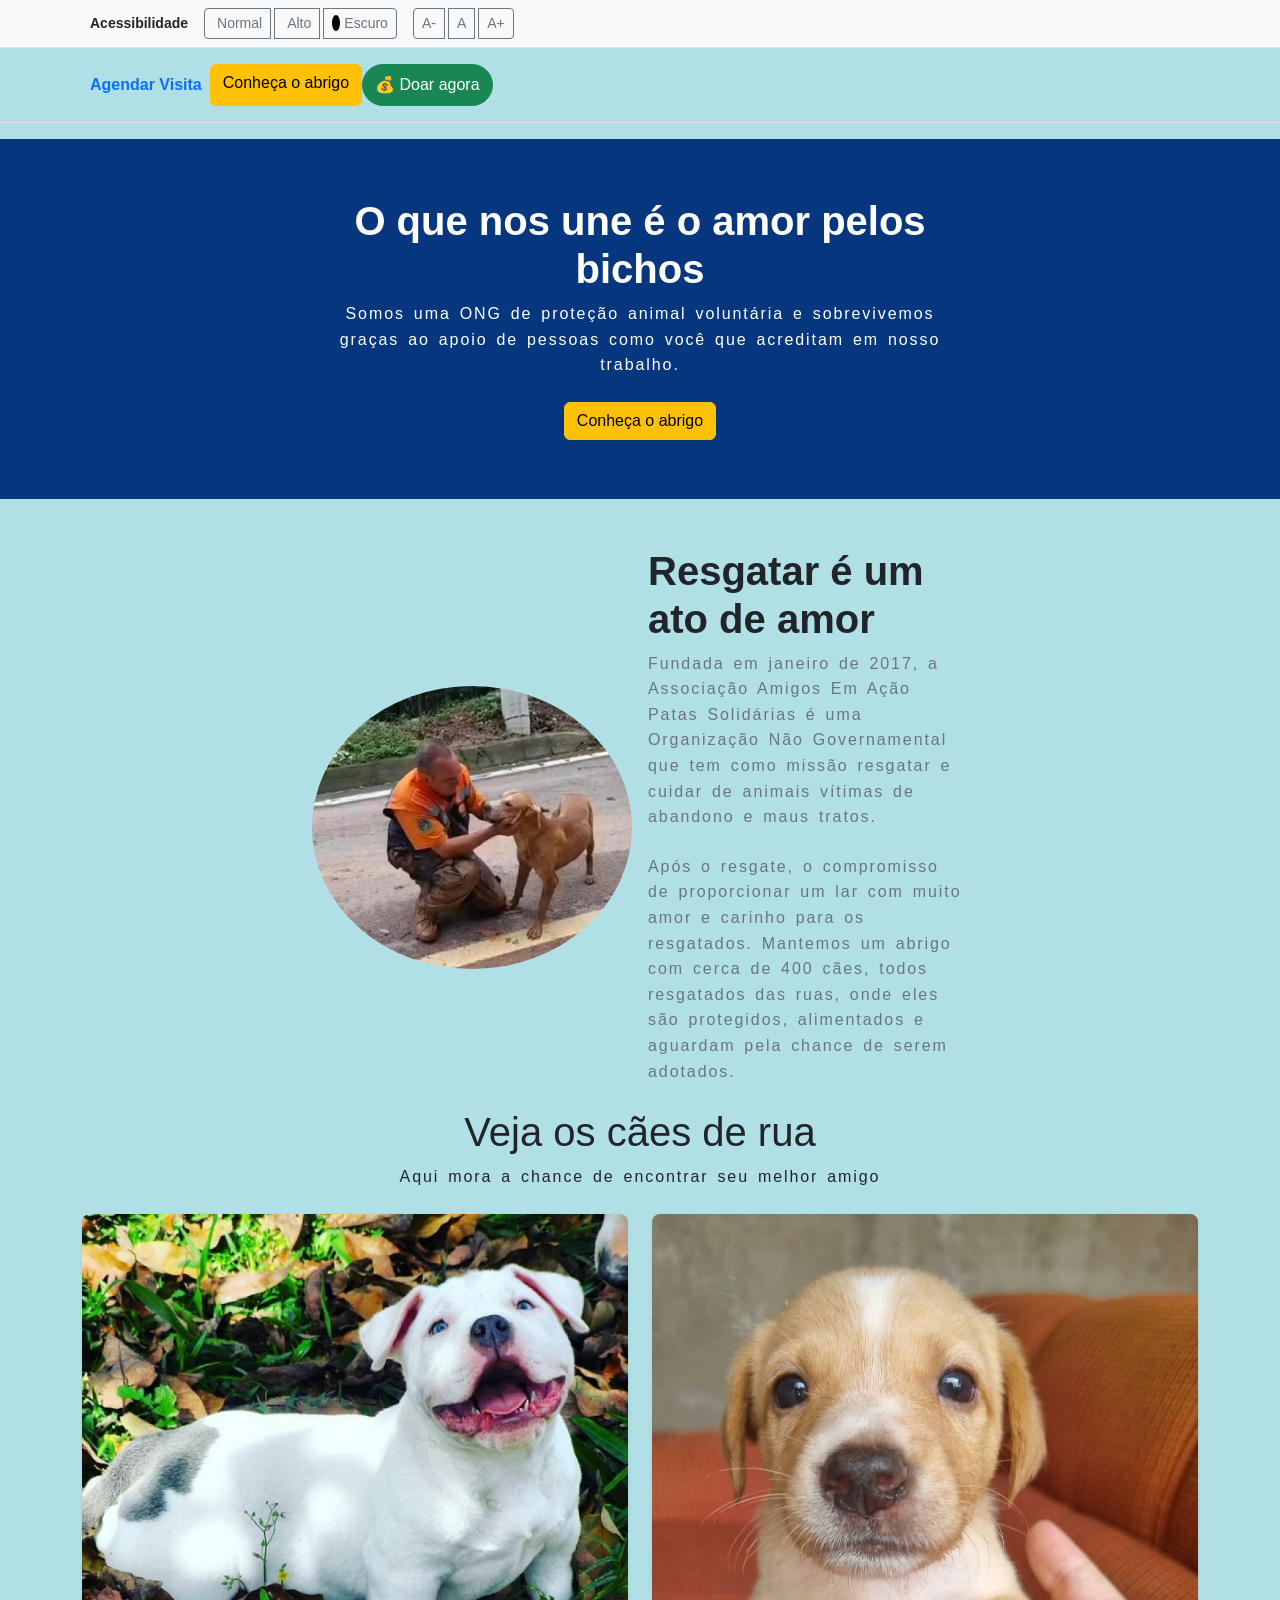
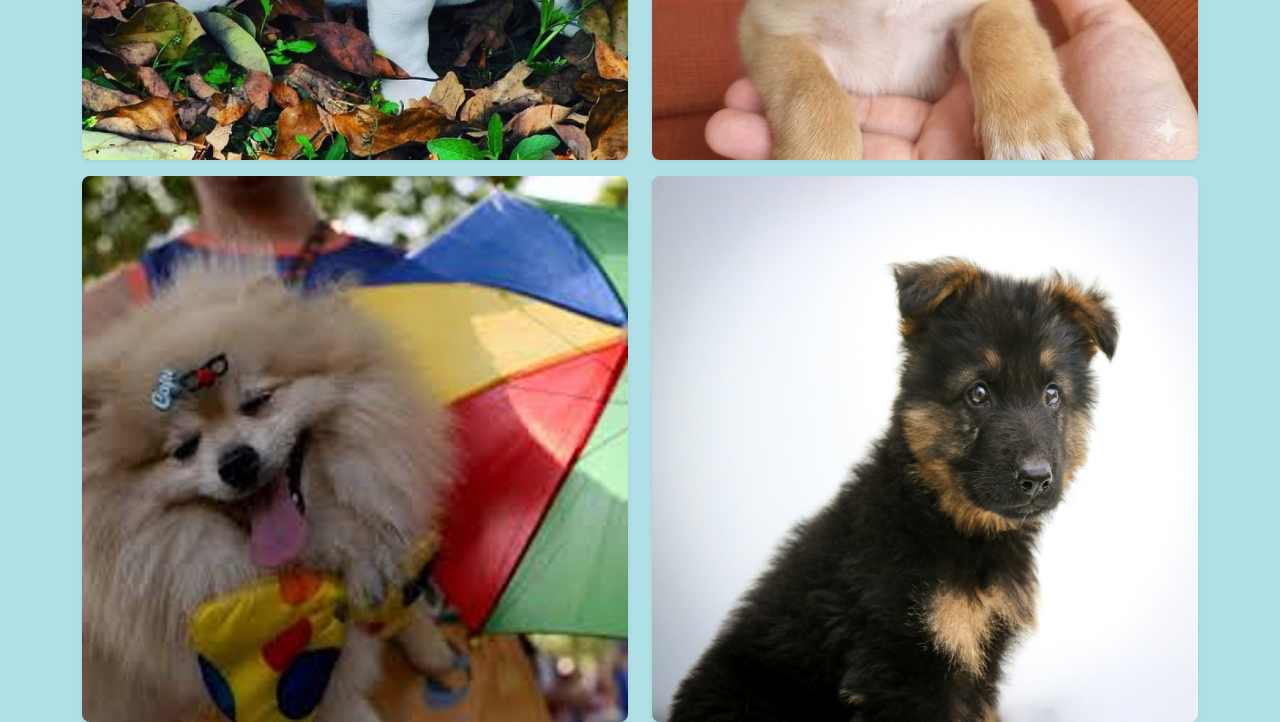
==== index.html @ fbb83515 "Atualiza páginas com painel de acessibilidade e links CSS/JS" ====
<!DOCTYPE html>
<html lang="pt-BR">
<head>
    <meta charset="UTF-8">
    <meta name="viewport" content="width=device-width, initial-scale=1.0">
    <link href="https://cdn.jsdelivr.net/npm/bootstrap@5.3.8/dist/css/bootstrap.min.css" rel="stylesheet" integrity="sha384-sRIl4kxILFvY47J16cr9ZwB07vP4J8+LH7qKQnuqkuIAvNWLzeN8tE5YBujZqJLB" crossorigin="anonymous">
    <script src="https://cdn.jsdelivr.net/npm/bootstrap@5.3.8/dist/js/bootstrap.bundle.min.js" integrity="sha384-FKyoEForCGlyvwx9Hj09JcYn3nv7wiPVlz7YYwJrWVcXK/BmnVDxM+D2scQbITxI" crossorigin="anonymous"></script>
    <link rel="stylesheet" href="style.css">
    <title>Document</title>
    <style>
        body {
            font-family: "Arial", sans-serif;
            background-color: #B0E0E6;
        }
    </style>
</head>
<body>
    <div class="acessibilidade-panel">
        <div class="container">
            <div class="d-flex flex-wrap align-items-center gap-3">
                <span class="fw-bold small">
                    <i class="fas fa-universal-access me-2"></i>Acessibilidade
                </span>
                
                <div class="btn-group btn-group-sm">
                    <button class="btn btn-outline-secondary" onclick="contrasteNormal()" title="Modo normal">
                        <i class="fas fa-circle me-1"></i>Normal
                    </button>
                    <button class="btn btn-outline-secondary" onclick="contrasteAlto()" title="Alto contraste">
                        <i class="fas fa-circle me-1" style="color: #000;"></i>Alto
                    </button>
                    <button class="btn btn-outline-secondary" onclick="contrasteEscuro()" title="Modo escuro">
                        <i class="fas fa-circle me-1" style="color: #fff; background: #000; border-radius: 50%; padding: 0 4px;"></i>Escuro
                    </button>
                </div>
                
                <div class="btn-group btn-group-sm">
                    <button class="btn btn-outline-secondary" onclick="fonteMenor()" title="Diminuir fonte">A-</button>
                    <button class="btn btn-outline-secondary" onclick="fonteNormal()" title="Fonte normal">A</button>
                    <button class="btn btn-outline-secondary" onclick="fonteMaior()" title="Aumentar fonte">A+</button>
                </div>
            </div>
        </div>
    </div>
    <header class="p-3 mb-3 border-bottom">
        <div class="container">

            <div class="d-flex flex-wrap align-items-center justify-content-center justify-content-lg-start">
                </a> 
                    <ul class="nav col-12 col-lg-auto me-lg-auto mb-2 justify-content-center mb-md-0"> 
                        <li><a href="cadastro.html" class="nav-link px-2 link-primary fw-bold">Agendar Visita</a></li>
                        <a href="abrigo.html" class="btn btn-warning">
    Conheça o abrigo
</a>

                    <!-- <div class="dropdown text-end"> 
                        <a href="#" class="d-block link-body-emphasis text-decoration-none dropdown-toggle" data-bs-toggle="dropdown" aria-expanded="false"> 
                            <img src="https://github.com/mdo.png" alt="mdo" width="32" height="32" class="rounded-circle" _mstalt="33306"> 
                        </a>
                        <ul class="dropdown-menu text-small" _msthidden="4"> 
                            <li _msthidden="1"><a class="dropdown-item" href="#" _msttexthash="191724" _msthidden="1" _msthash="113">New project...</a></li>
                            <li _msthidden="1"><a class="dropdown-item" href="#" _msttexthash="117221" _msthidden="1" _msthash="114">Settings</a></li> 
                            <li _msthidden="1"><a class="dropdown-item" href="#" _msttexthash="94315" _msthidden="1" _msthash="115">Profile</a></li> <li>\
                            <hr class="dropdown-divider"></li> <li _msthidden="1"><a class="dropdown-item" href="#" _msttexthash="98553" _msthidden="1" _msthash="116">Sign out</a></li> 
                        </ul> 
                    </div> -->
                    <button class="btn btn-success rounded-pill"> 💰 Doar agora</button>

            </div>
        </div>  
    </header>
   <div class="bg-primary text-center d-flex align-items-center justify-content-center text-white"
     style="
        background-image: linear-gradient(rgba(0,0,0,0.5), rgba(0,0,0,0.5)),
        url('./imagens/cachorro-maldito.jpg');
        background-size: cover;
        background-repeat: no-repeat;
        background-position: center;
        min-height: 40vh;
     ">
        <div class="w-50">
            <h1 class="fw-bold">O que nos une é o amor pelos bichos</h1>
            <p class="fw-lighter">Somos uma ONG de proteção animal voluntária e sobrevivemos graças ao apoio de pessoas como você que acreditam em nosso trabalho.</p>
            <button class="btn btn-warning">Conheça o abrigo</button>
        </div>
    </div>
    <div class="d-flex flex-row align-items-center justify-content-center mt-5 gap-3">
        <img src="./imagens/cachorro-pobre.jpg" class="rounded-circle w-25">
        <div class="w-25">
            <h1 class="fw-bold">Resgatar é um ato de amor </h1>
            <p class="text-secondary text-wrap">
                Fundada em janeiro de 2017, a Associação Amigos Em Ação Patas Solidárias 
                é uma Organização Não Governamental que tem como missão resgatar e cuidar de animais vítimas de abandono e maus tratos. 
            </p>
            <p class="text-secondary text-wrap">
                Após o resgate, o compromisso de proporcionar um lar com muito amor e carinho para os resgatados.
                Mantemos um abrigo com cerca de 400 cães, todos resgatados das ruas, onde eles são protegidos, alimentados e aguardam pela 
                chance de serem adotados.
            </p>


        </div>
    </div>

    <div class="text-center"> 

        <h1> Veja os cães de rua </h1>
        <p>Aqui mora a chance de encontrar seu melhor amigo</p>
        <div class="container text-center">
            <div class="row row-cols-2 row-gap-3">
                <div class="col">
                    <img src="./imagens/cachorro-branco.jpg" 
                    class="img-fluid rounded-3 shadow-sm"
                    alt="Cachorro branco carinhoso">
                </div>
                <div class="col">
                    <img src="./imagens/cachorro-filhote.jpg" 
                    class="img-fluid rounded-3 shadow-sm"
                    
                    alt="Cachorro filhotinho">
                </div>
                <div class="col">
                    <img src="./imagens/cachorro_fofo.jpg" 
                    class="img-fluid rounded-3 shadow-sm"   
                    alt="Cachorro fofo de roupinha">
                </div>
                <div class="col">
                    <img src="./imagens/cachorro-preto.jpg" 
                    class="img-fluid rounded-3 shadow-sm"
                    alt="cachorro bonitinho">
                </div>
            </div>
            <!-- <div class="row">
            </div> -->
        </div>
    </div>
        <script src="https://cdn.jsdelivr.net/npm/bootstrap@5.3.8/dist/js/bootstrap.bundle.min.js"></script>
    <script src="acessibilidade.js"></script>
</body>
</html>
---- style.css ----
/*  CORPO DA PÁGINA */
body {
    background-color: #B0E0E6;
    font-family: Arial, sans-serif;
    min-height: 100vh;
    display: flex;
    flex-direction: column;
    font-size: 100%;
    line-height: 1.6;
    transition: all 0.3s ease;
}

/* HEADER  */
.header-custom {
    background-color: white;
    padding: 15px 0;
    border-bottom: 2px solid #0d6efd;
}

/* BANNER */
.banner-cadastro {
    background: linear-gradient(135deg, #1a2a6c, #0d6efd);
    padding: 60px 0;
    color: white;
    text-align: center;
}

/* CARD DO FORMULÁRIO */
.card-cadastro {
    background: white;
    border-radius: 20px;
    border: none;
    box-shadow: 0 10px 40px rgba(0,0,0,0.15);
    padding: 40px;
    margin-top: -50px;
    position: relative;
    z-index: 10;
}

.card-cadastro .form-label {
    font-weight: 600;
    color: #333;
}

.card-cadastro .form-control {
    border-radius: 10px;
    padding: 12px 15px;
    border: 2px solid #e0e0e0;
    transition: all 0.3s;
}

.card-cadastro .form-control:focus {
    border-color: #0d6efd;
    box-shadow: 0 0 0 0.2rem rgba(13, 110, 253, 0.25);
}

/* BOTÃO AGENDAR */
.btn-cadastrar {
    background: linear-gradient(135deg, #0d6efd, #0a58ca);
    color: white;
    padding: 14px 40px;
    border-radius: 50px;
    font-weight: bold;
    font-size: 1.1rem;
    border: none;
    transition: all 0.3s;
    width: 100%;
}

.btn-cadastrar:hover {
    transform: scale(1.02);
    box-shadow: 0 5px 20px rgba(13, 110, 253, 0.4);
    color: white;
}

/* ÍCONES NOS INPUTS */
.input-icon {
    position: relative;
}

.input-icon i {
    position: absolute;
    left: 15px;
    top: 50%;
    transform: translateY(-50%);
    color: #6c757d;
    font-size: 1.1rem;
}

.input-icon .form-control {
    padding-left: 45px;
}

/* MENSAGEM DE SUCESSO */
.mensagem-sucesso {
    display: none;
    background: linear-gradient(135deg, #198754, #157347);
    color: white;
    padding: 25px;
    border-radius: 15px;
    text-align: center;
    animation: fadeInUp 0.6s ease;
}

.mensagem-sucesso i {
    font-size: 4rem;
    margin-bottom: 15px;
}

@keyframes fadeInUp {
    from {
        opacity: 0;
        transform: translateY(30px);
    }
    to {
        opacity: 1;
        transform: translateY(0);
    }
}

/* RODAPÉ */
.footer {
    background: linear-gradient(135deg, #1a2a6c, #0d6efd);
    color: white;
    padding: 40px 0 20px;
    margin-top: auto;
}

.footer a {
    color: #ffc107;
    text-decoration: none;
}

.footer a:hover {
    color: white;
}

/* RESPONSIVIDADE */
@media (max-width: 768px) {
    .card-cadastro {
        padding: 25px;
        margin-top: -30px;
    }
    
    .banner-cadastro {
        padding: 40px 0;
    }
}

/* ESTILOS DE ACESSIBILIDADE - ABNT NBR 17225 */

/* 5.12.7 - Espaçamento entre linhas */
p, .text-content, .lead, .form-label {
    line-height: 1.6;
}

/* 5.12.2 - Espaçamento entre palavras */
p, .text-content {
    word-spacing: 0.16em;
    letter-spacing: 0.12em;
}

/* ---- 5.12.1 - Alinhamento justificado ---- */
.text-justify {
    text-align: justify;
}

/* 5.12.3 - Espaçamento entre parágrafos */
p {
    margin-bottom: 1.5em;
}

/* Painel de Acessibilidade */
.acessibilidade-panel {
    background-color: #f8f9fa !important;
    padding: 8px 0;
    border-bottom: 1px solid #ddd;
    position: sticky;
    top: 0;
    z-index: 999;
}

.acessibilidade-panel .btn-group {
    gap: 4px;
}

/* 5.11.2 - Contraste Alto (7:1)  */
body.contraste-alto {
    background-color: #FFFFFF !important;
    color: #000000 !important;
}

body.contraste-alto .card-cadastro,
body.contraste-alto .card,
body.contraste-alto .header-custom {
    background-color: #FFFFFF !important;
    color: #000000 !important;
    border-color: #000000 !important;
}

body.contraste-alto .form-control {
    background-color: #FFFFFF !important;
    color: #000000 !important;
    border: 2px solid #000000 !important;
}

body.contraste-alto .btn-primary,
body.contraste-alto .btn-cadastrar {
    background-color: #000000 !important;
    color: #FFFFFF !important;
    border-color: #000000 !important;
}

body.contraste-alto a {
    color: #0000EE !important;
}

body.contraste-alto .footer {
    background: #000000 !important;
}

body.contraste-alto .banner-cadastro {
    background: #000000 !important;
}

/* Modo Escuro  */
body.contraste-escuro {
    background-color: #1A1A1A !important;
    color: #E0E0E0 !important;
}

body.contraste-escuro .card-cadastro,
body.contraste-escuro .card,
body.contraste-escuro .header-custom {
    background-color: #2D2D2D !important;
    color: #E0E0E0 !important;
    border-color: #444444 !important;
}

body.contraste-escuro .form-control {
    background-color: #333333 !important;
    color: #E0E0E0 !important;
    border: 2px solid #555555 !important;
}

body.contraste-escuro .form-control:focus {
    border-color: #4A9EFF !important;
    box-shadow: 0 0 0 0.2rem rgba(74, 158, 255, 0.25);
}

body.contraste-escuro .btn-primary,
body.contraste-escuro .btn-cadastrar {
    background-color: #0D6EFD !important;
    color: #FFFFFF !important;
}

body.contraste-escuro a {
    color: #4A9EFF !important;
}

body.contraste-escuro .footer {
    background: #0D0D0D !important;
}

body.contraste-escuro .banner-cadastro {
    background: #0D0D0D !important;
}
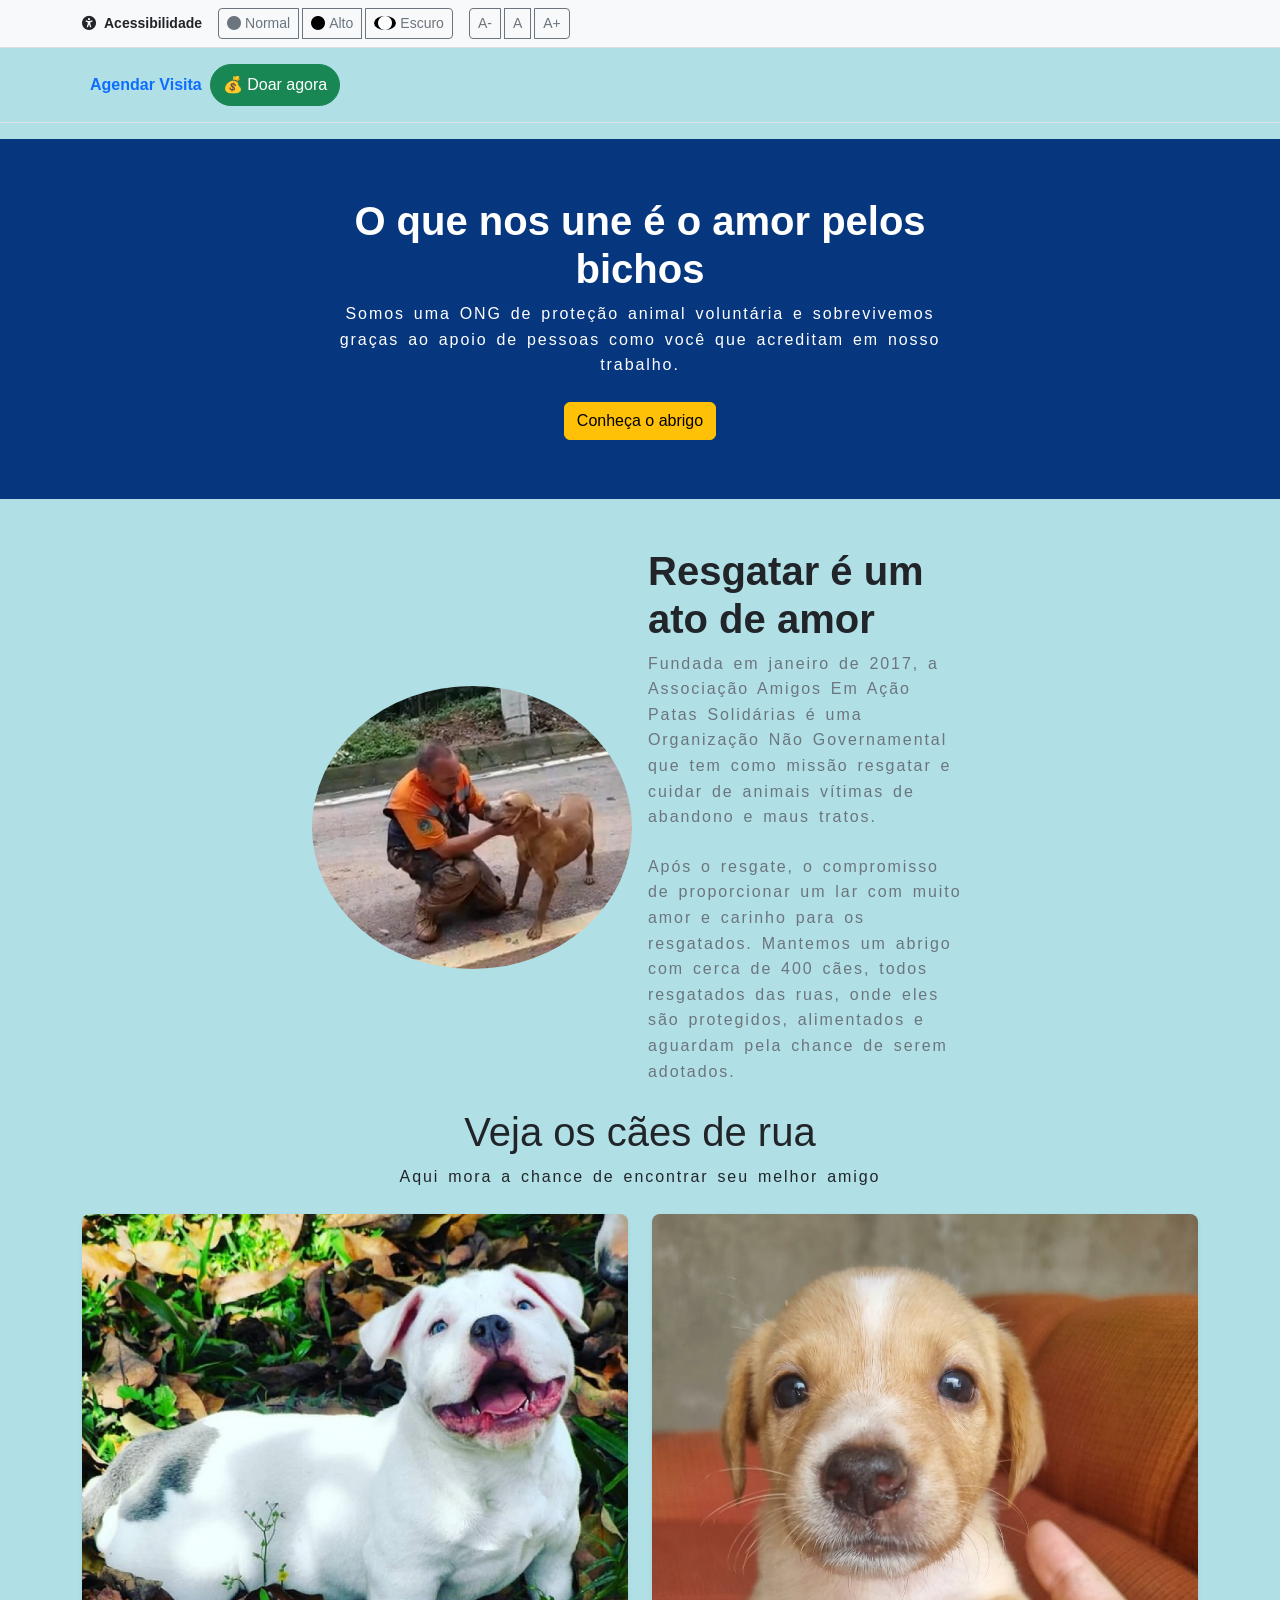
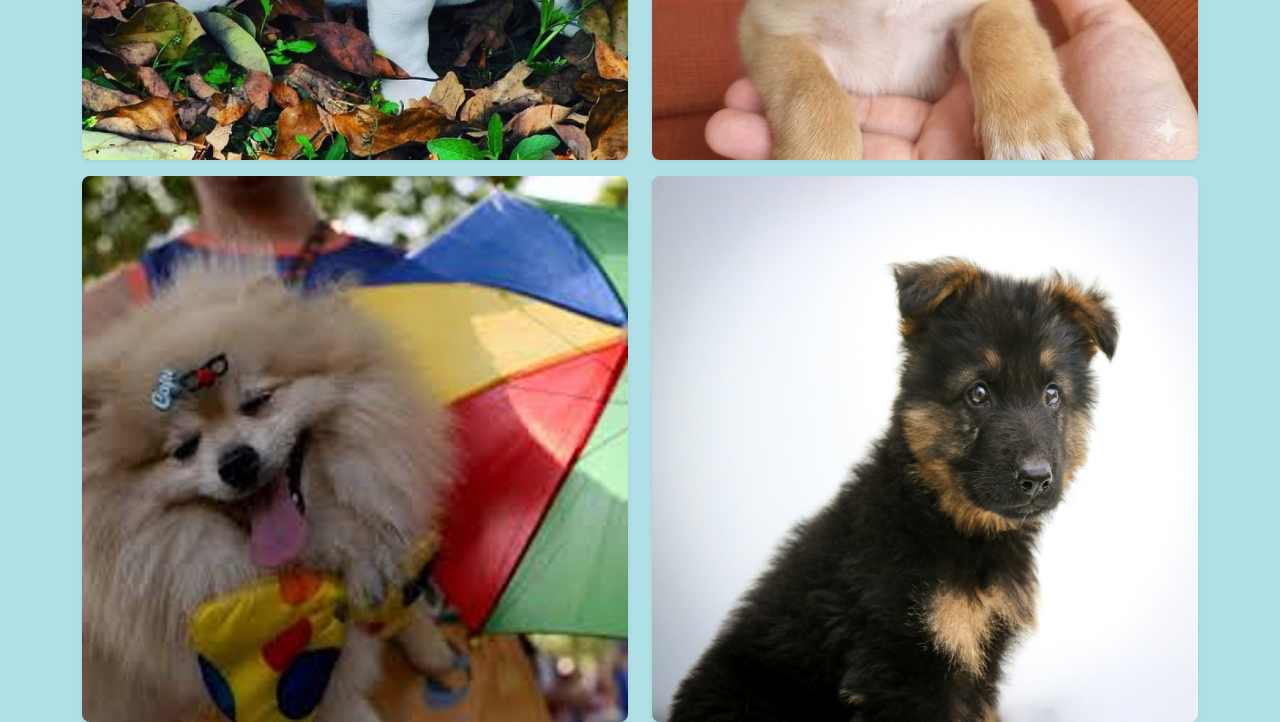
==== commit 21d8e3c6: "remoção do botão cabeçalho" ====
--- a/index.html
+++ b/index.html
@@ -5,6 +5,7 @@
     <meta name="viewport" content="width=device-width, initial-scale=1.0">
     <link href="https://cdn.jsdelivr.net/npm/bootstrap@5.3.8/dist/css/bootstrap.min.css" rel="stylesheet" integrity="sha384-sRIl4kxILFvY47J16cr9ZwB07vP4J8+LH7qKQnuqkuIAvNWLzeN8tE5YBujZqJLB" crossorigin="anonymous">
     <script src="https://cdn.jsdelivr.net/npm/bootstrap@5.3.8/dist/js/bootstrap.bundle.min.js" integrity="sha384-FKyoEForCGlyvwx9Hj09JcYn3nv7wiPVlz7YYwJrWVcXK/BmnVDxM+D2scQbITxI" crossorigin="anonymous"></script>
+    <link rel="stylesheet" href="https://cdnjs.cloudflare.com/ajax/libs/font-awesome/6.4.0/css/all.min.css">
     <link rel="stylesheet" href="style.css">
     <title>Document</title>
     <style>
@@ -49,9 +50,6 @@
                 </a> 
                     <ul class="nav col-12 col-lg-auto me-lg-auto mb-2 justify-content-center mb-md-0"> 
                         <li><a href="cadastro.html" class="nav-link px-2 link-primary fw-bold">Agendar Visita</a></li>
-                        <a href="abrigo.html" class="btn btn-warning">
-    Conheça o abrigo
-</a>
 
                     <!-- <div class="dropdown text-end"> 
                         <a href="#" class="d-block link-body-emphasis text-decoration-none dropdown-toggle" data-bs-toggle="dropdown" aria-expanded="false"> 
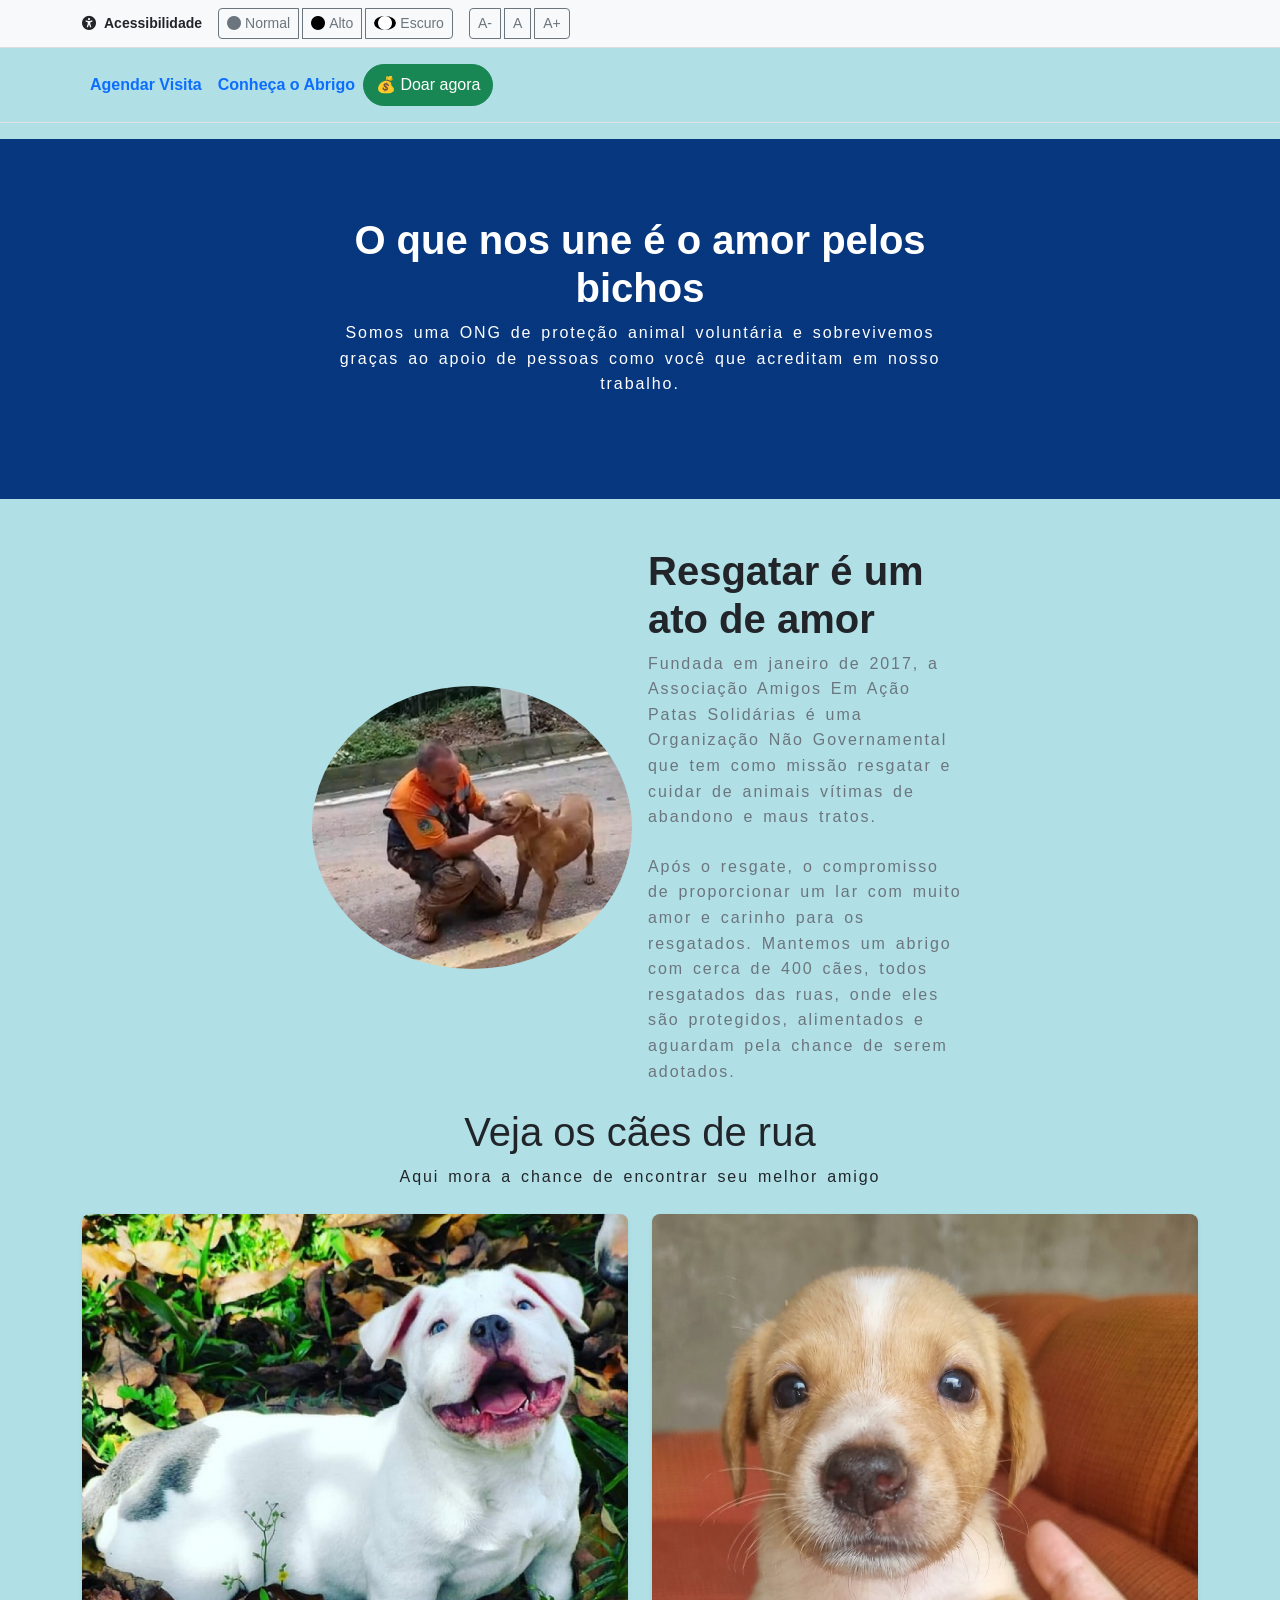
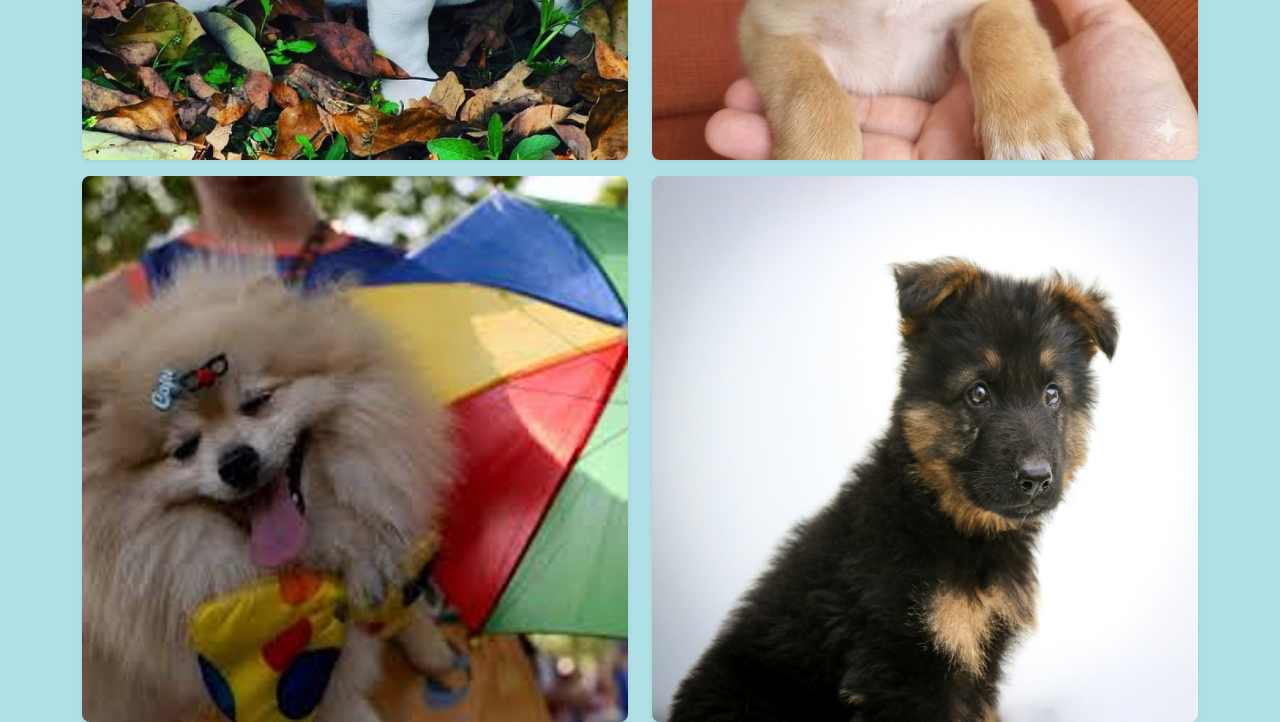
==== commit 6cd6581c: "botão abrigoo" ====
--- a/index.html
+++ b/index.html
@@ -50,6 +50,11 @@
                 </a> 
                     <ul class="nav col-12 col-lg-auto me-lg-auto mb-2 justify-content-center mb-md-0"> 
                         <li><a href="cadastro.html" class="nav-link px-2 link-primary fw-bold">Agendar Visita</a></li>
+<li>
+        <a href="abrigo.html" class="nav-link px-2 link-primary fw-bold">
+            Conheça o Abrigo
+        </a>
+    </li>
 
                     <!-- <div class="dropdown text-end"> 
                         <a href="#" class="d-block link-body-emphasis text-decoration-none dropdown-toggle" data-bs-toggle="dropdown" aria-expanded="false"> 
@@ -79,7 +84,7 @@
         <div class="w-50">
             <h1 class="fw-bold">O que nos une é o amor pelos bichos</h1>
             <p class="fw-lighter">Somos uma ONG de proteção animal voluntária e sobrevivemos graças ao apoio de pessoas como você que acreditam em nosso trabalho.</p>
-            <button class="btn btn-warning">Conheça o abrigo</button>
+
         </div>
     </div>
     <div class="d-flex flex-row align-items-center justify-content-center mt-5 gap-3">
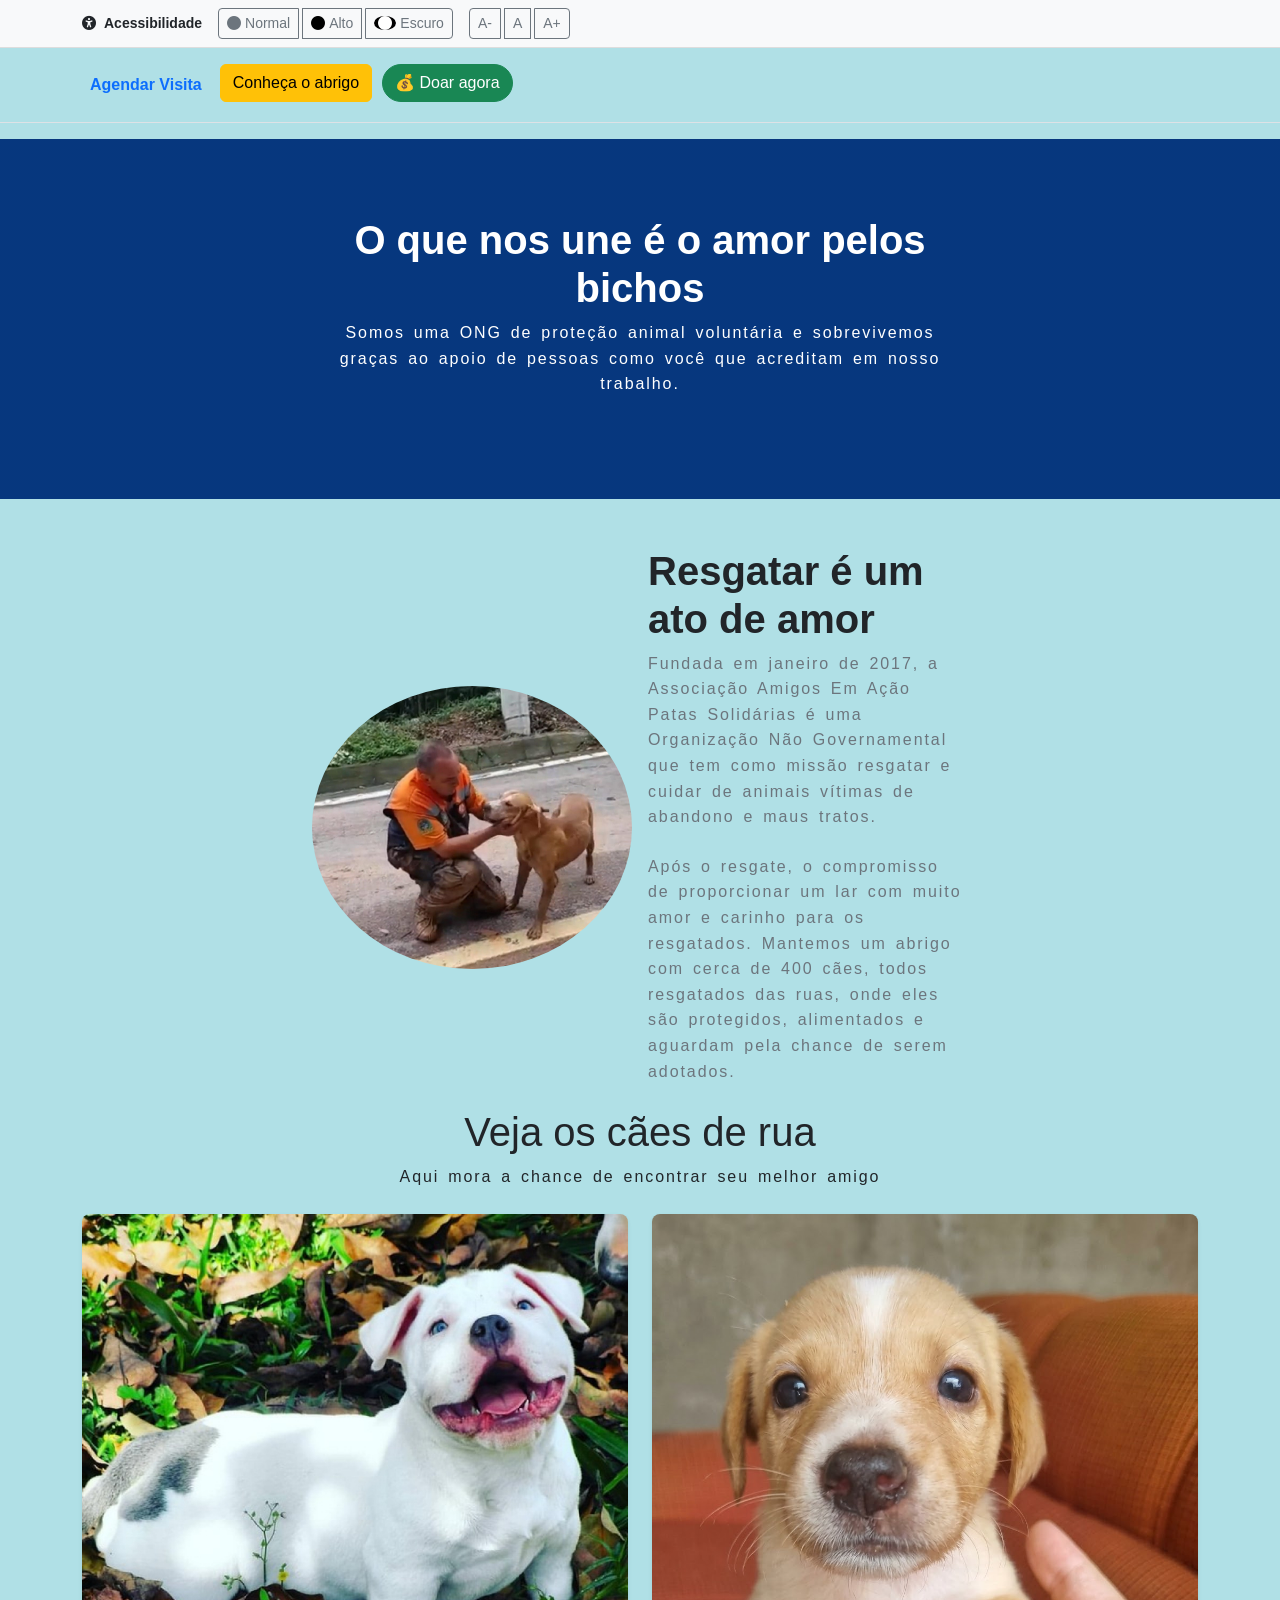
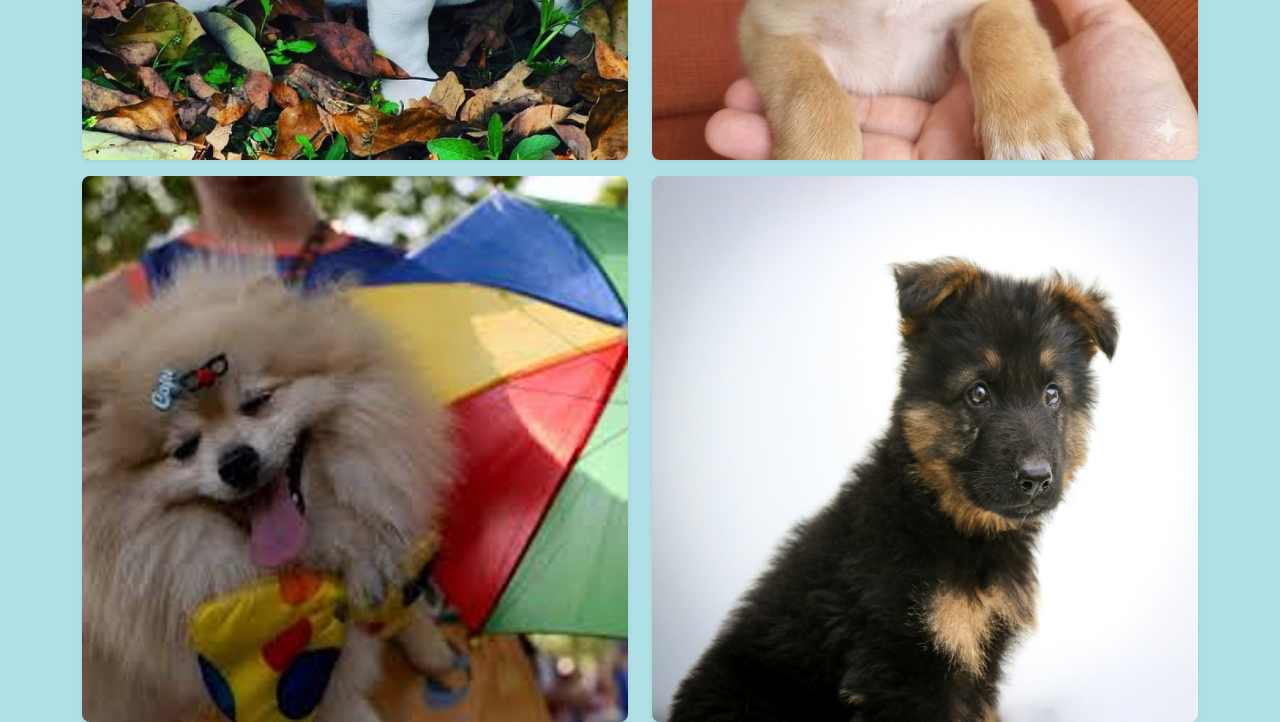
==== commit 41c21893: "Arrumando e adicionando pagina abrigo.html" ====
--- a/index.html
+++ b/index.html
@@ -46,30 +46,13 @@
     <header class="p-3 mb-3 border-bottom">
         <div class="container">
 
-            <div class="d-flex flex-wrap align-items-center justify-content-center justify-content-lg-start">
-                </a> 
-                    <ul class="nav col-12 col-lg-auto me-lg-auto mb-2 justify-content-center mb-md-0"> 
-                        <li><a href="cadastro.html" class="nav-link px-2 link-primary fw-bold">Agendar Visita</a></li>
-<li>
-        <a href="abrigo.html" class="nav-link px-2 link-primary fw-bold">
-            Conheça o Abrigo
-        </a>
-    </li>
-
-                    <!-- <div class="dropdown text-end"> 
-                        <a href="#" class="d-block link-body-emphasis text-decoration-none dropdown-toggle" data-bs-toggle="dropdown" aria-expanded="false"> 
-                            <img src="https://github.com/mdo.png" alt="mdo" width="32" height="32" class="rounded-circle" _mstalt="33306"> 
-                        </a>
-                        <ul class="dropdown-menu text-small" _msthidden="4"> 
-                            <li _msthidden="1"><a class="dropdown-item" href="#" _msttexthash="191724" _msthidden="1" _msthash="113">New project...</a></li>
-                            <li _msthidden="1"><a class="dropdown-item" href="#" _msttexthash="117221" _msthidden="1" _msthash="114">Settings</a></li> 
-                            <li _msthidden="1"><a class="dropdown-item" href="#" _msttexthash="94315" _msthidden="1" _msthash="115">Profile</a></li> <li>\
-                            <hr class="dropdown-divider"></li> <li _msthidden="1"><a class="dropdown-item" href="#" _msttexthash="98553" _msthidden="1" _msthash="116">Sign out</a></li> 
-                        </ul> 
-                    </div> -->
-                    <button class="btn btn-success rounded-pill"> 💰 Doar agora</button>
-
-            </div>
+            <div class="d-flex flex-wrap align-items-center justify-content-center justify-content-lg-start"> 
+    <ul class="nav col-12 col-lg-auto me-lg-auto mb-2 justify-content-center mb-md-0">
+        <li><a href="cadastro.html" class="nav-link px-2 link-primary fw-bold">Agendar Visita</a></li>
+        <li><a href="abrigo.html" class="btn btn-warning" style="margin-left: 10px;">Conheça o abrigo</a></li>
+        <li><button class="btn btn-success rounded-pill" style="margin-left: 10px;">💰 Doar agora</button></li>
+    </ul>
+</div>
         </div>  
     </header>
    <div class="bg-primary text-center d-flex align-items-center justify-content-center text-white"
@@ -88,7 +71,7 @@
         </div>
     </div>
     <div class="d-flex flex-row align-items-center justify-content-center mt-5 gap-3">
-        <img src="./imagens/cachorro-pobre.jpg" class="rounded-circle w-25">
+        <img src="./imagens/cachorro-pobre.jpg" class="rounded-circle w-25" alt="Cachorro caramelo olhando com olhos tristes">
         <div class="w-25">
             <h1 class="fw-bold">Resgatar é um ato de amor </h1>
             <p class="text-secondary text-wrap">
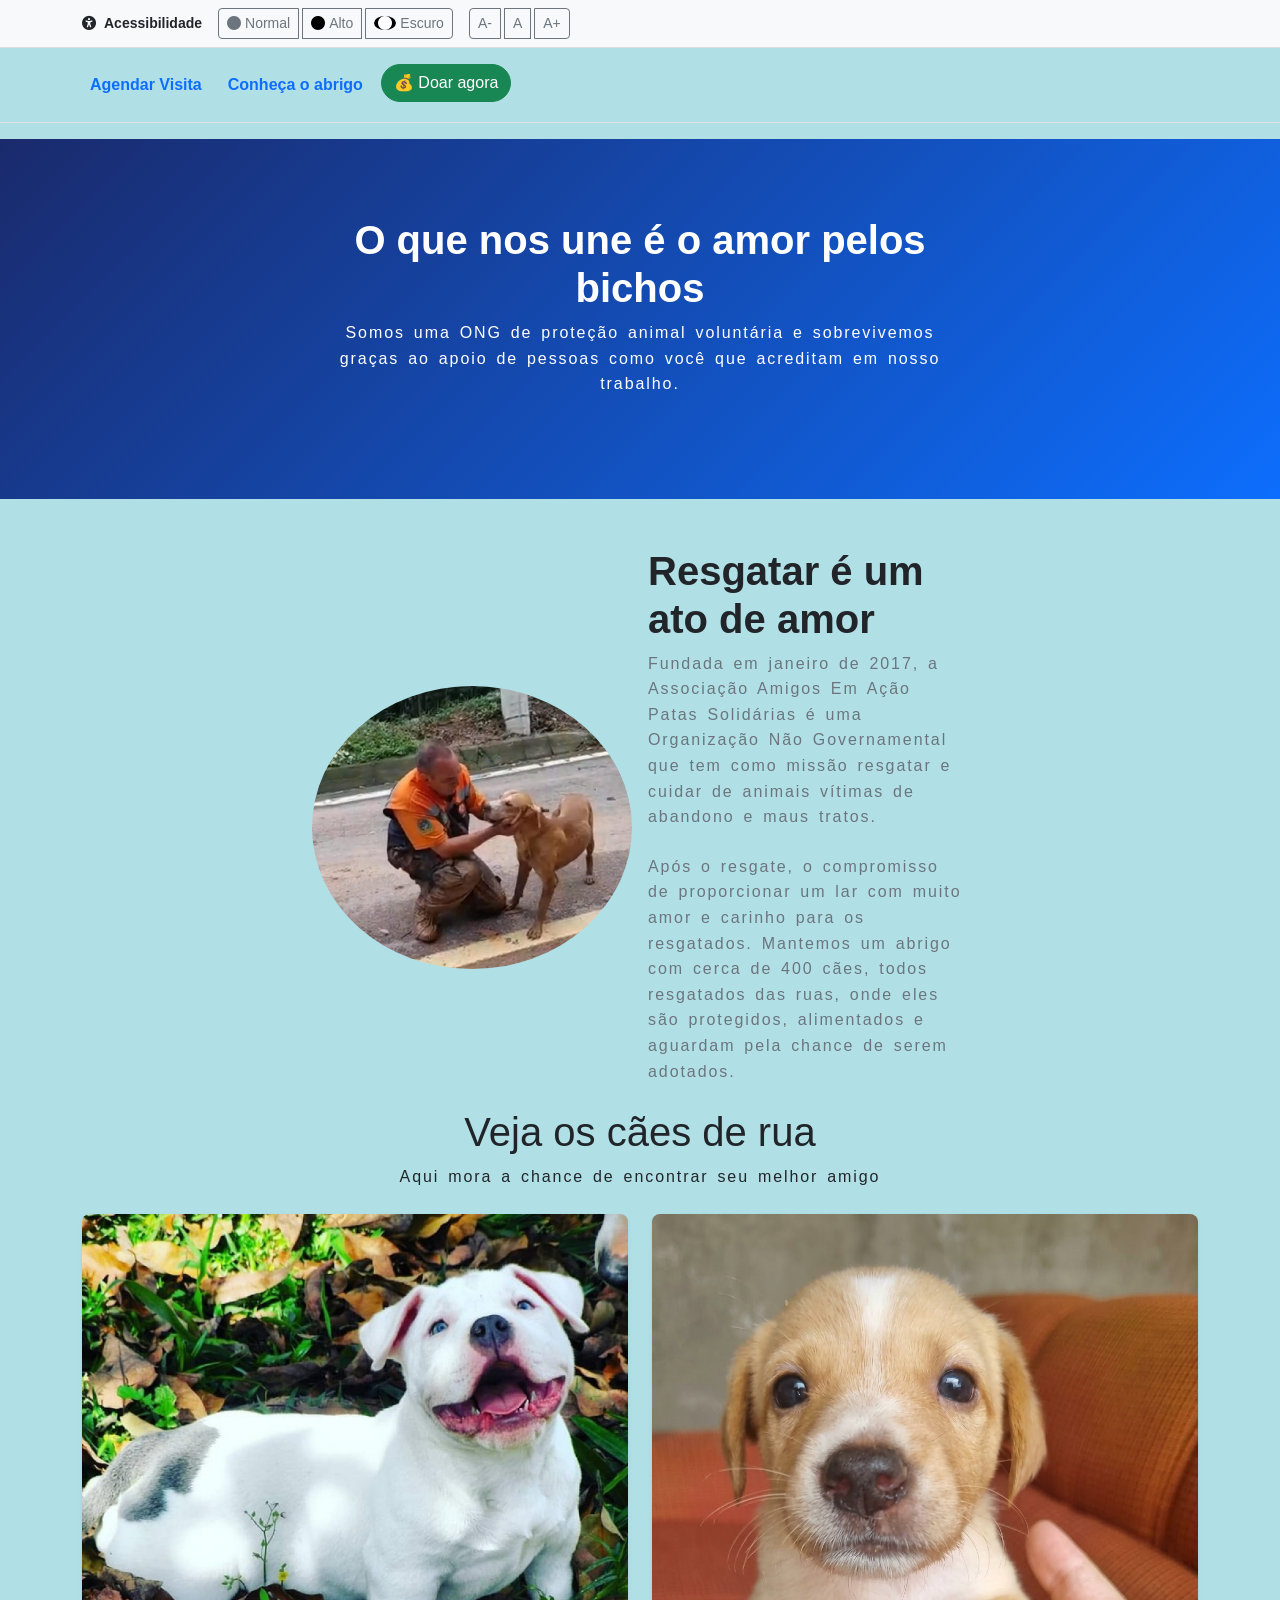
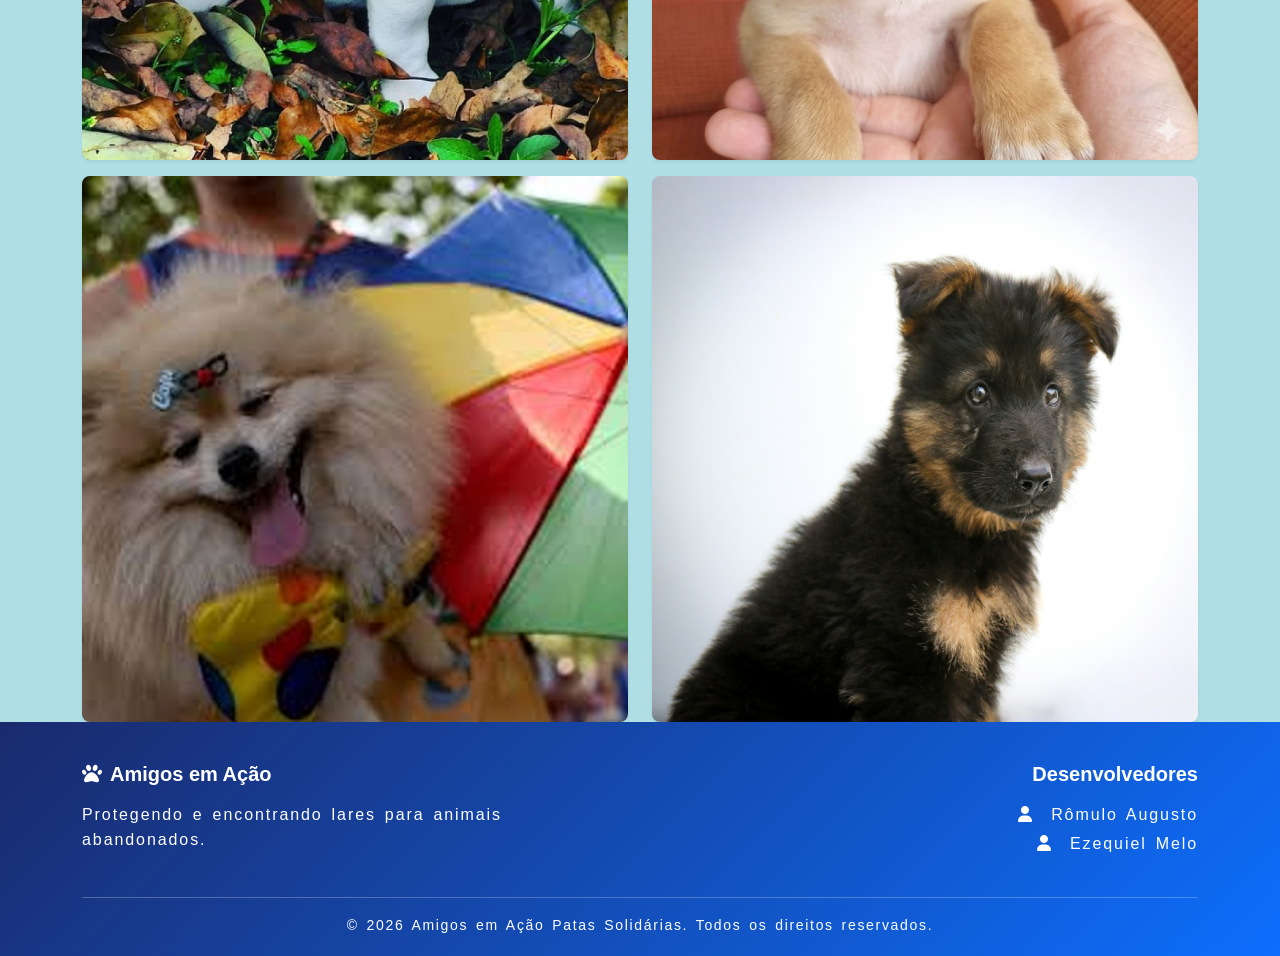
==== commit 99de979c: "Padronizando o radapé em todas as paginas" ====
--- a/index.html
+++ b/index.html
@@ -7,7 +7,7 @@
     <script src="https://cdn.jsdelivr.net/npm/bootstrap@5.3.8/dist/js/bootstrap.bundle.min.js" integrity="sha384-FKyoEForCGlyvwx9Hj09JcYn3nv7wiPVlz7YYwJrWVcXK/BmnVDxM+D2scQbITxI" crossorigin="anonymous"></script>
     <link rel="stylesheet" href="https://cdnjs.cloudflare.com/ajax/libs/font-awesome/6.4.0/css/all.min.css">
     <link rel="stylesheet" href="style.css">
-    <title>Document</title>
+    <title>Amigos em Ação</title>
     <style>
         body {
             font-family: "Arial", sans-serif;
@@ -45,35 +45,28 @@
     </div>
     <header class="p-3 mb-3 border-bottom">
         <div class="container">
-
             <div class="d-flex flex-wrap align-items-center justify-content-center justify-content-lg-start"> 
-    <ul class="nav col-12 col-lg-auto me-lg-auto mb-2 justify-content-center mb-md-0">
-        <li><a href="cadastro.html" class="nav-link px-2 link-primary fw-bold">Agendar Visita</a></li>
-        <li><a href="abrigo.html" class="btn btn-warning" style="margin-left: 10px;">Conheça o abrigo</a></li>
-        <li><button class="btn btn-success rounded-pill" style="margin-left: 10px;">💰 Doar agora</button></li>
-    </ul>
-</div>
+                <ul class="nav col-12 col-lg-auto me-lg-auto mb-2 justify-content-center mb-md-0">
+                    <li><a href="cadastro.html" class="nav-link px-2 link-primary fw-bold">Agendar Visita</a></li>
+                    <li><a href="abrigo.html" class="nav-link px-2 link-primary fw-bold" style="margin-left: 10px;">Conheça o abrigo</a></li>
+                    <li><button class="btn btn-success rounded-pill" style="margin-left: 10px;" onclick="mostrarPix()">💰 Doar agora</button></li>
+                </ul>
+            </div>
         </div>  
     </header>
-   <div class="bg-primary text-center d-flex align-items-center justify-content-center text-white"
-     style="
-        background-image: linear-gradient(rgba(0,0,0,0.5), rgba(0,0,0,0.5)),
-        url('./imagens/cachorro-maldito.jpg');
-        background-size: cover;
-        background-repeat: no-repeat;
-        background-position: center;
-        min-height: 40vh;
-     ">
+    
+    <div class="banner-index text-center d-flex align-items-center justify-content-center text-white"
+        style="background: linear-gradient(135deg, #1a2a6c, #0d6efd); min-height: 40vh;">
         <div class="w-50">
             <h1 class="fw-bold">O que nos une é o amor pelos bichos</h1>
             <p class="fw-lighter">Somos uma ONG de proteção animal voluntária e sobrevivemos graças ao apoio de pessoas como você que acreditam em nosso trabalho.</p>
-
         </div>
     </div>
+    
     <div class="d-flex flex-row align-items-center justify-content-center mt-5 gap-3">
         <img src="./imagens/cachorro-pobre.jpg" class="rounded-circle w-25" alt="Cachorro caramelo olhando com olhos tristes">
         <div class="w-25">
-            <h1 class="fw-bold">Resgatar é um ato de amor </h1>
+            <h1 class="fw-bold">Resgatar é um ato de amor</h1>
             <p class="text-secondary text-wrap">
                 Fundada em janeiro de 2017, a Associação Amigos Em Ação Patas Solidárias 
                 é uma Organização Não Governamental que tem como missão resgatar e cuidar de animais vítimas de abandono e maus tratos. 
@@ -83,14 +76,11 @@
                 Mantemos um abrigo com cerca de 400 cães, todos resgatados das ruas, onde eles são protegidos, alimentados e aguardam pela 
                 chance de serem adotados.
             </p>
-
-
         </div>
     </div>
 
     <div class="text-center"> 
-
-        <h1> Veja os cães de rua </h1>
+        <h1>Veja os cães de rua</h1>
         <p>Aqui mora a chance de encontrar seu melhor amigo</p>
         <div class="container text-center">
             <div class="row row-cols-2 row-gap-3">
@@ -102,7 +92,6 @@
                 <div class="col">
                     <img src="./imagens/cachorro-filhote.jpg" 
                     class="img-fluid rounded-3 shadow-sm"
-                    
                     alt="Cachorro filhotinho">
                 </div>
                 <div class="col">
@@ -116,11 +105,43 @@
                     alt="cachorro bonitinho">
                 </div>
             </div>
-            <!-- <div class="row">
-            </div> -->
         </div>
     </div>
-        <script src="https://cdn.jsdelivr.net/npm/bootstrap@5.3.8/dist/js/bootstrap.bundle.min.js"></script>
+
+    <!-- ===== FOOTER ===== -->
+    <footer class="footer">
+        <div class="container">
+            <div class="row g-4">
+                <div class="col-md-6">
+                    <h5 class="fw-bold mb-3">
+                        <i class="fas fa-paw me-2"></i>Amigos em Ação
+                    </h5>
+                    <p>Protegendo e encontrando lares para animais abandonados.</p>
+                </div>
+                <div class="col-md-6 text-md-end">
+                    <h5 class="fw-bold mb-3">Desenvolvedores</h5>
+                    <p class="mb-1">
+                        <i class="fas fa-user me-2"></i>
+                        <a href="https://rotydpd.github.io/meu-curriculo/" target="_blank" class="text-white text-decoration-none">
+                        Rômulo Augusto
+                        </a>
+                    </p>
+                    <p>
+                        <i class="fas fa-user me-2"></i>
+                        <a href="https://emelocosta.github.io/curriculo/" target="_blank" class="text-white text-decoration-none">
+                        Ezequiel Melo
+                        </a>
+                    </p>
+                </div>
+            </div>
+            <hr class="border-light mt-3">
+            <p class="text-center mb-0 small">
+                &copy; 2026 Amigos em Ação Patas Solidárias. Todos os direitos reservados.
+            </p>
+        </div>
+    </footer>
+
+    <script src="https://cdn.jsdelivr.net/npm/bootstrap@5.3.8/dist/js/bootstrap.bundle.min.js"></script>
     <script src="acessibilidade.js"></script>
 </body>
 </html>
